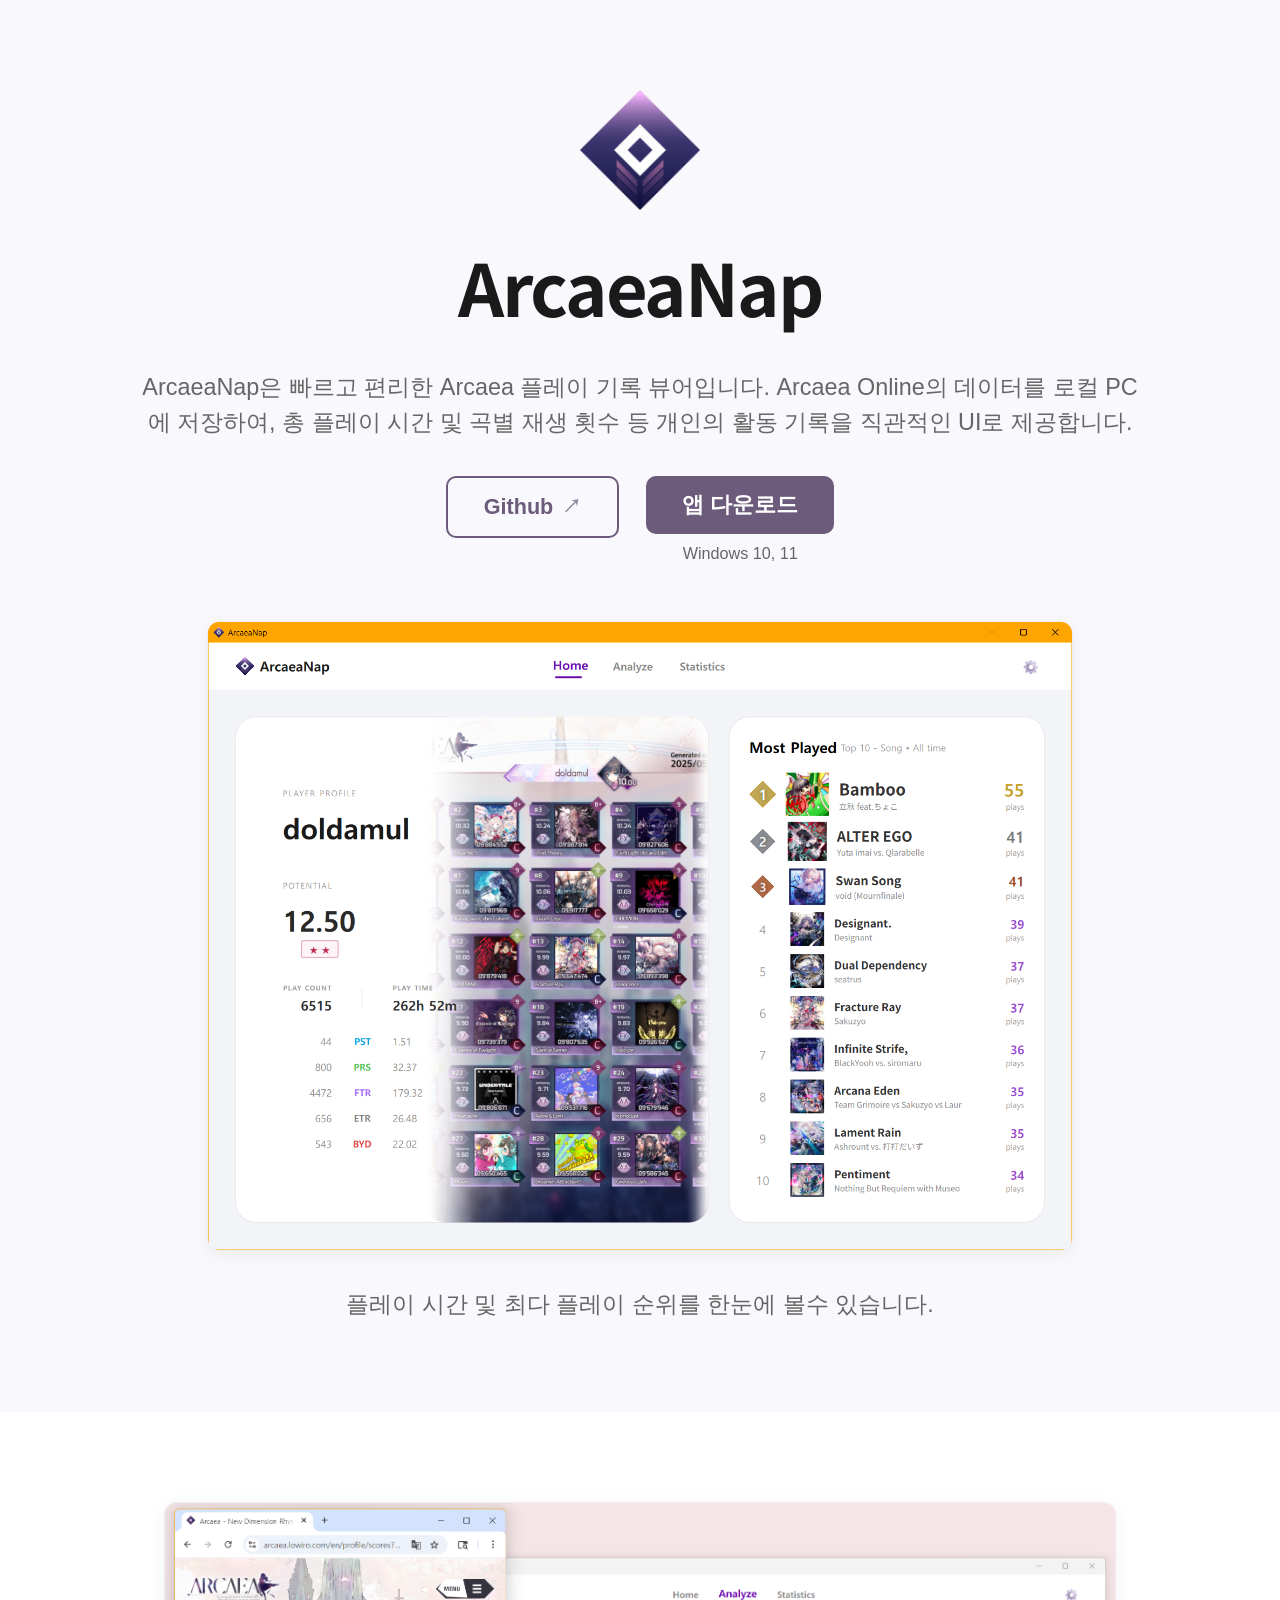
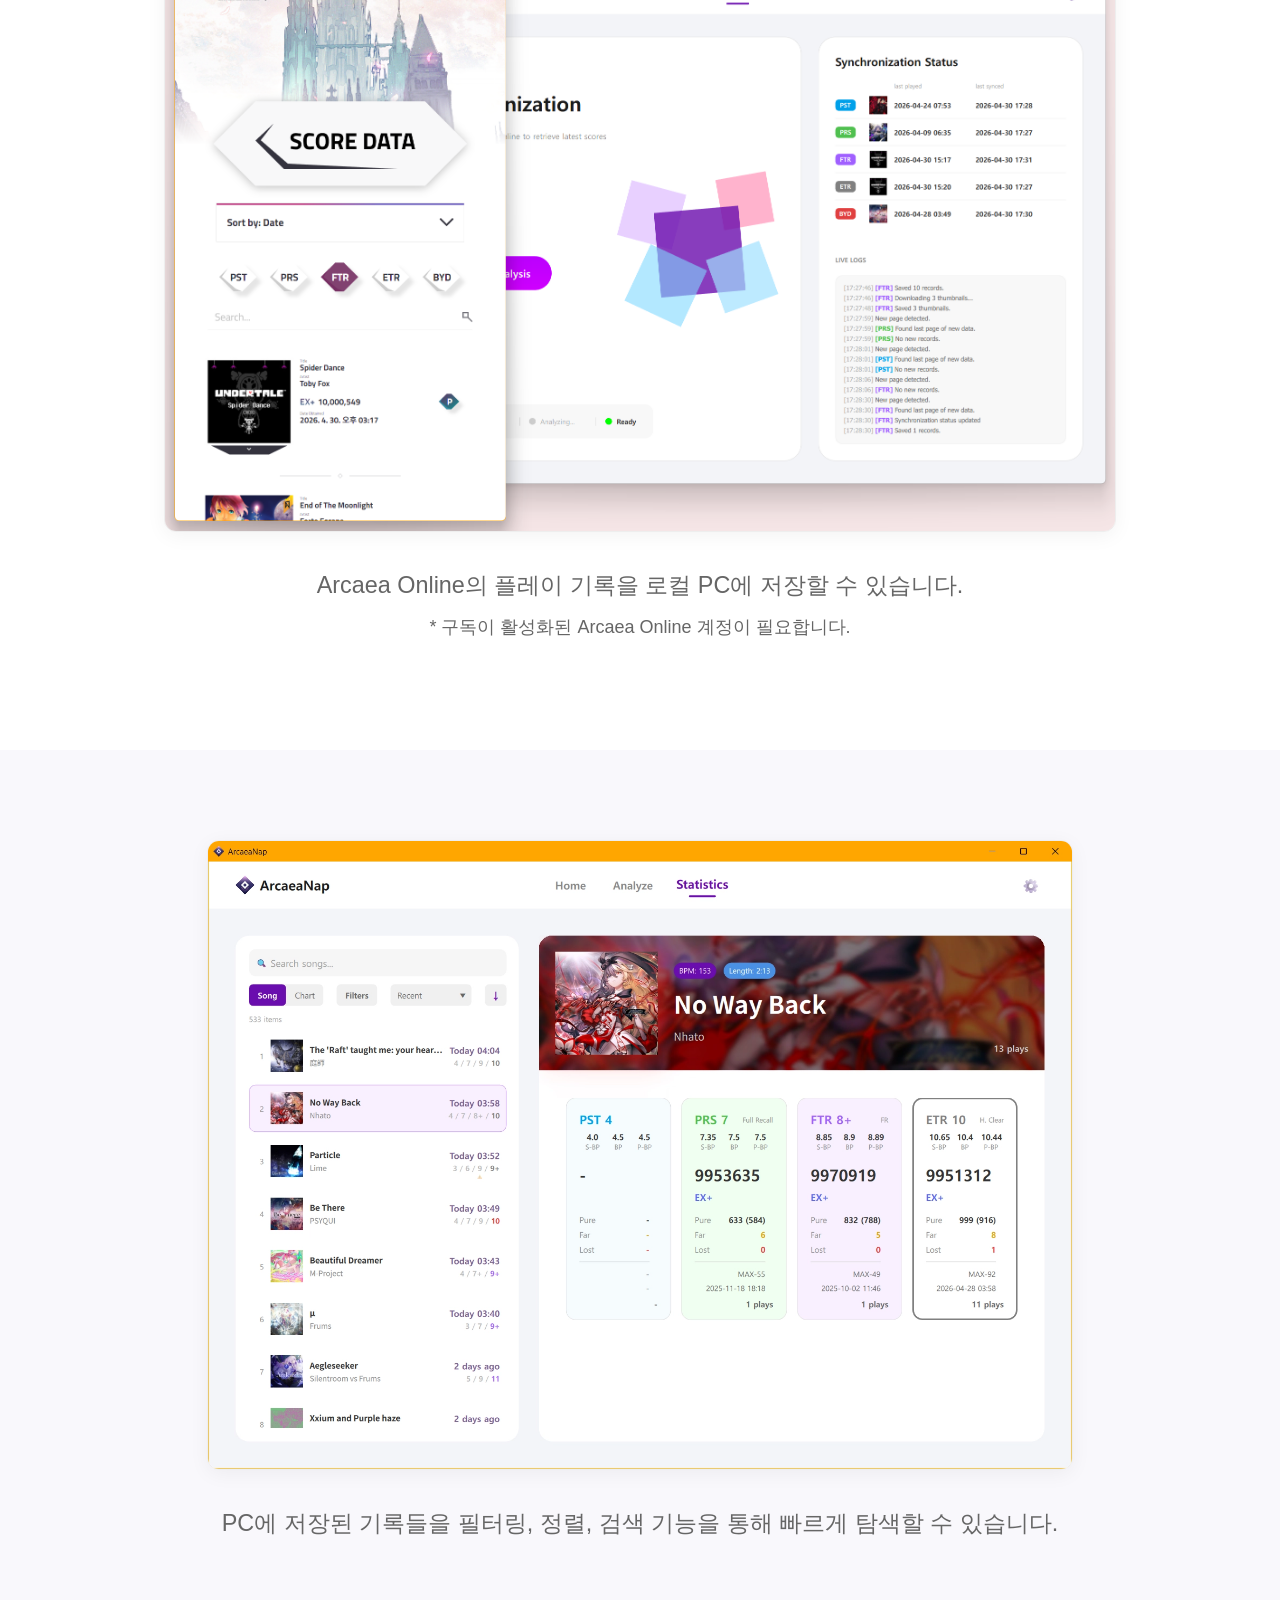
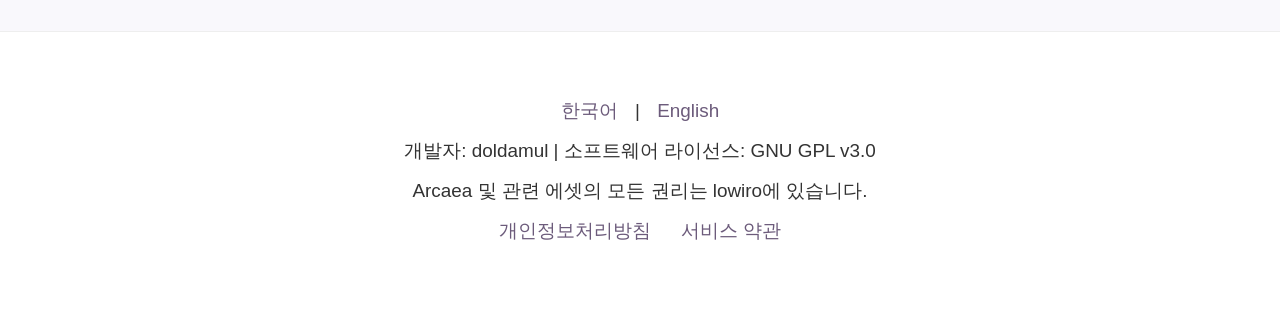
==== docs/ko/index.html @ 5eb1f925 "feat: add website - create website which will be hosted by github pages - add webpage of Privacy Pol" ====
<!doctype html>
<html lang="ko">
  <head>
    <meta charset="UTF-8" />
    <meta name="viewport" content="width=device-width, initial-scale=1.0" />
    <title>ArcaeaNap</title>
    <link rel="stylesheet" href="../assets/style.css" />
  </head>
  <body>
    <header class="sticky-header">
      <a href="../index.html" class="header-logo">
        <img src="../assets/logo.png" alt="ArcaeaNap Logo" />
        <span>ArcaeaNap</span>
      </a>
      <div class="header-actions">
        <a href="https://github.com/doldamul/ArcaeaNap" class="github-link"
          >Github <span class="icon-external">↗</span></a
        >
        <a
          href="https://github.com/doldamul/ArcaeaNap/releases"
          class="button primary"
          style="padding: 0.5rem 1rem; font-size: 0.9rem"
          >다운로드</a
        >
      </div>
    </header>

    <div class="scroll-container">
      <!-- Section 1: Hero & Intro -->
      <section id="hero" class="hero-section">
        <div class="hero-branding">
          <img src="../assets/logo.png" alt="ArcaeaNap Logo" />
          <h1>ArcaeaNap</h1>
        </div>
        <p class="description-text">
          ArcaeaNap은 빠르고 편리한 Arcaea 플레이 기록 뷰어입니다. Arcaea
          Online의 데이터를 로컬 PC에 저장하여, 총 플레이 시간 및 곡별 재생 횟수
          등 개인의 활동 기록을 직관적인 UI로 제공합니다.
        </p>
        <div class="cta-group">
          <a
            href="https://github.com/doldamul/ArcaeaNap"
            class="button secondary"
            style="padding: 1rem 2rem; font-size: 1.2rem"
          >
            Github <span class="icon-external">↗</span>
          </a>
          <div class="btn-wrapper">
            <a
              href="https://github.com/doldamul/ArcaeaNap/releases"
              class="button primary"
              style="padding: 1rem 2rem; font-size: 1.2rem"
              >앱 다운로드</a
            >
            <span class="subtext">Windows 10, 11</span>
          </div>
        </div>

        <!-- Integrated first image with caption in same section background -->
        <div class="screenshot-container" style="margin-top: 3rem">
          <img src="../assets/screenshots/1.png" alt="Home Tab Screenshot" />
        </div>
        <p class="description-text">
          플레이 시간 및 최다 플레이 순위를 한눈에 볼수 있습니다.
        </p>
      </section>

      <!-- Section 2: Sync & Analyze -->
      <section id="sync">
        <div class="screenshot-container">
          <img src="../assets/screenshots/2.png" alt="Analyze Tab Screenshot" />
        </div>
        <p class="description-text">
          Arcaea Online의 플레이 기록을 로컬 PC에 저장할 수 있습니다.
        </p>
        <p class="warning-text">
          * 구독이 활성화된 Arcaea Online 계정이 필요합니다.
        </p>
      </section>

      <!-- Section 3: Explorer & Stats -->
      <section id="explorer">
        <div class="screenshot-container">
          <img
            src="../assets/screenshots/3.png"
            alt="Statistics Tab Screenshot"
          />
        </div>
        <p class="description-text">
          PC에 저장된 기록들을 필터링, 정렬, 검색 기능을 통해 빠르게 탐색할 수
          있습니다.
        </p>
      </section>

      <!-- Section 4: Footer -->
      <footer id="footer">
        <div class="footer-links">
          <a href="../ko/index.html">한국어</a> |
          <a href="../index.html">English</a>
        </div>
        <p>개발자: doldamul | 소프트웨어 라이선스: GNU GPL v3.0</p>
        <p>Arcaea 및 관련 에셋의 모든 권리는 lowiro에 있습니다.</p>
        <div class="footer-links">
          <a href="privacy_policy.html">개인정보처리방침</a>
          <a href="terms_of_service.html">서비스 약관</a>
        </div>
      </footer>
    </div>
    <script src="../assets/main.js"></script>
  </body>
</html>
---- docs/assets/style.css ----
@import url('https://fonts.googleapis.com/css2?family=Noto+Sans+JP:wght@300;400;500;700&display=swap');

:root {
    --primary-color: #6C5B7B; /* App Purple */
    --primary-light: #8e7ea0;
    --text-color: #333;
    --text-title: #1A1A1A; /* App title color */
    --text-secondary: #666;
    --bg-light: #F9F8FC; /* Soft Lavender Grey */
    --bg-white: #FFFFFF;
    --bg-header: rgba(255, 255, 255, 0.8);
    --border-color: #EEEEEE;
    --title-font: 'Noto Sans JP', sans-serif;
}

* {
    box-sizing: border-box;
}

html, body {
    margin: 0;
    padding: 0;
    min-height: 100%;
    overflow: auto;
    font-family: -apple-system, BlinkMacSystemFont, "Segoe UI", Roboto, Helvetica, Arial, sans-serif;
    font-size: 18px;
    color: var(--text-color);
    line-height: 1.6;
}

.scroll-container {
    width: 100%;
    overflow-y: auto;
    scroll-behavior: smooth;
}

/* Sticky Header */
.sticky-header {
    position: fixed;
    top: 0;
    left: 0;
    width: 100%;
    height: 60px;
    z-index: 1000;
    background: var(--bg-header);
    backdrop-filter: blur(10px);
    -webkit-backdrop-filter: blur(10px);
    border-bottom: 1px solid var(--border-color);
    display: flex;
    align-items: center;
    justify-content: space-between;
    padding: 0 2rem;
    transform: translateY(-100%);
    transition: transform 0.3s ease-in-out;
}

.sticky-header.visible {
    transform: translateY(0);
}

.header-logo {
    display: flex;
    align-items: center;
    gap: 0.5rem;
    text-decoration: none;
    color: var(--text-title);
    font-weight: bold;
}

.header-logo img {
    width: 32px;
    height: 32px;
}

.header-actions {
    display: flex;
    align-items: center;
    gap: 1.2rem;
}

.header-actions .github-link {
    text-decoration: none;
    color: var(--text-secondary);
    font-size: 0.9rem;
    font-weight: 500;
    display: flex;
    align-items: center;
}

.header-actions .github-link:hover {
    color: var(--primary-color);
}

.header-actions .icon-external {
    margin-left: 0.3rem;
    font-size: 0.8em;
    opacity: 0.6;
}

section {
    min-height: 80vh;
    width: 100%;
    display: flex;
    flex-direction: column;
    align-items: center;
    justify-content: center;
    padding: 5rem 2rem; /* Slightly reduced padding */
    text-align: center;
}

section.hero-section {
    min-height: 100vh;
}

section.legal-section {
    min-height: auto;
    padding: 4rem 2rem;
    justify-content: flex-start;
}

section.legal-header {
    min-height: 40vh;
}

section:nth-child(odd) {
    background-color: var(--bg-light);
}

section:nth-child(even) {
    background-color: var(--bg-white);
}

.screenshot-container {
    max-width: 85%;
    max-height: 70vh;
    margin-bottom: 2rem;
}

.screenshot-container img {
    width: 100%;
    height: auto;
    max-height: 70vh;
    object-fit: contain;
    border: 1px solid var(--border-color);
    border-radius: 12px;
    background: white;
    box-shadow: 0 4px 20px rgba(0,0,0,0.05);
}

/* Hero Branding */
.hero-branding {
    display: flex;
    flex-direction: column;
    align-items: center;
    gap: 0.5rem;
    margin-bottom: 1.5rem; /* Reduced from 2rem */
}

.hero-branding img {
    width: 120px; /* Slightly reduced from 140px */
    height: 120px;
    margin-bottom: 0.5rem;
}

h1 {
    font-size: 2.8rem;
    margin: 0;
    font-family: var(--title-font);
    color: var(--text-title);
}

.hero-branding h1 {
    font-size: 4rem; /* Slightly reduced from 4.5rem for calmness */
    font-weight: 700; /* Match app bolding */
    letter-spacing: -0.03em; /* Tighter tracking for premium feel */
}

/* Reduced title size for legal pages */
section.legal-header .hero-branding h1 {
    font-size: 2.8rem;
}

section.legal-header .hero-branding img {
    width: 80px;
    height: 80px;
}

.description-text {
    max-width: 1000px; /* Increased width from 900px */
    font-size: 1.3rem; 
    line-height: 1.5;
    color: var(--text-secondary);
    margin: 0 auto;
}

.warning-text {
    font-size: 1rem;
    color: var(--text-secondary);
    margin-top: 10px;
}

/* CTA Buttons */
.cta-group {
    display: flex;
    gap: 1.5rem; /* Reduced gap from 2rem */
    justify-content: center;
    align-items: flex-start;
    margin-top: 2rem; /* Reduced from 3rem */
}

.btn-wrapper {
    display: flex;
    flex-direction: column;
    align-items: center;
    gap: 0.4rem; /* Reduced gap */
}

.button {
    display: inline-flex;
    align-items: center;
    justify-content: center;
    padding: 0.7rem 1.8rem; /* Reduced from 1rem 2.2rem */
    border-radius: 10px;
    font-weight: 700;
    transition: all 0.2s;
    text-decoration: none;
    line-height: 1;
    font-size: 1.05rem; /* Reduced from 1.15rem */
}

.button .icon-external {
    margin-left: 0.5rem;
    font-size: 0.9em;
    opacity: 0.7;
}

.subtext {
    font-size: 0.9rem;
    color: var(--text-secondary);
}

.button.primary {
    background: var(--primary-color);
    color: white;
}

.button.primary:hover {
    background: var(--primary-light);
}

.button.secondary {
    background: transparent;
    color: var(--primary-color);
    border: 2px solid var(--primary-color);
}

.button.secondary:hover {
    background: var(--bg-light);
}

footer {
    padding: 3rem 2rem; /* Reduced from 6rem */
    background: var(--bg-white);
    text-align: center;
    font-size: 1.05rem;
    border-top: 1px solid var(--border-color);
}

.footer-links {
  margin: 10px 0; /* Reduced from 15px */
}

footer p {
    margin: 0.5rem 0; /* Tighten paragraph spacing */
}

.footer-links a {
  margin: 0 12px;
  text-decoration: none;
  color: var(--primary-color);
}

.footer-links a:hover {
  text-decoration: underline;
}

.legal-container {
    max-width: 900px;
    margin: 0 auto;
    text-align: left;
    padding: 2rem;
    font-size: 1.2rem; 
    line-height: 1.9;
}

.legal-container h3 {
    font-size: 1.8rem;
    margin-top: 2.5rem;
}

.legal-container hr {
    border: 0;
    border-top: 1px solid var(--border-color);
    margin: 2rem 0;
}
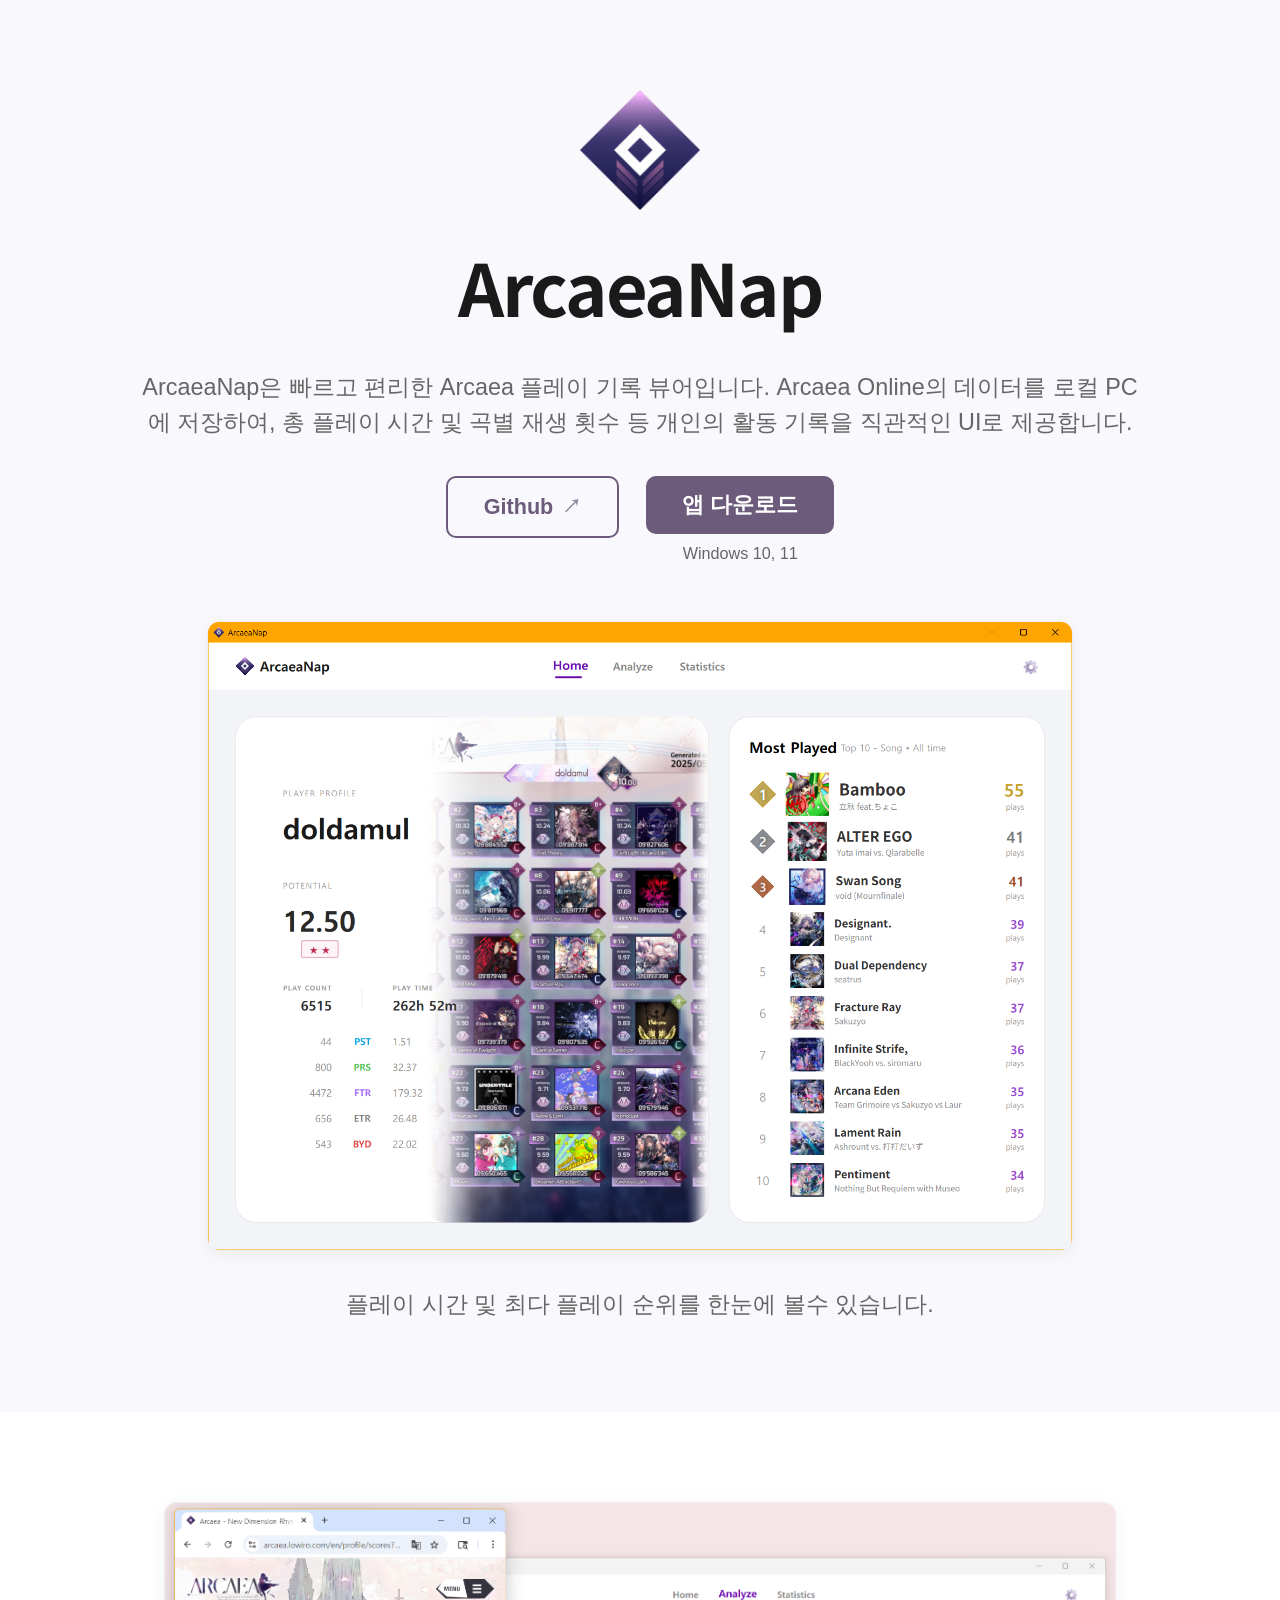
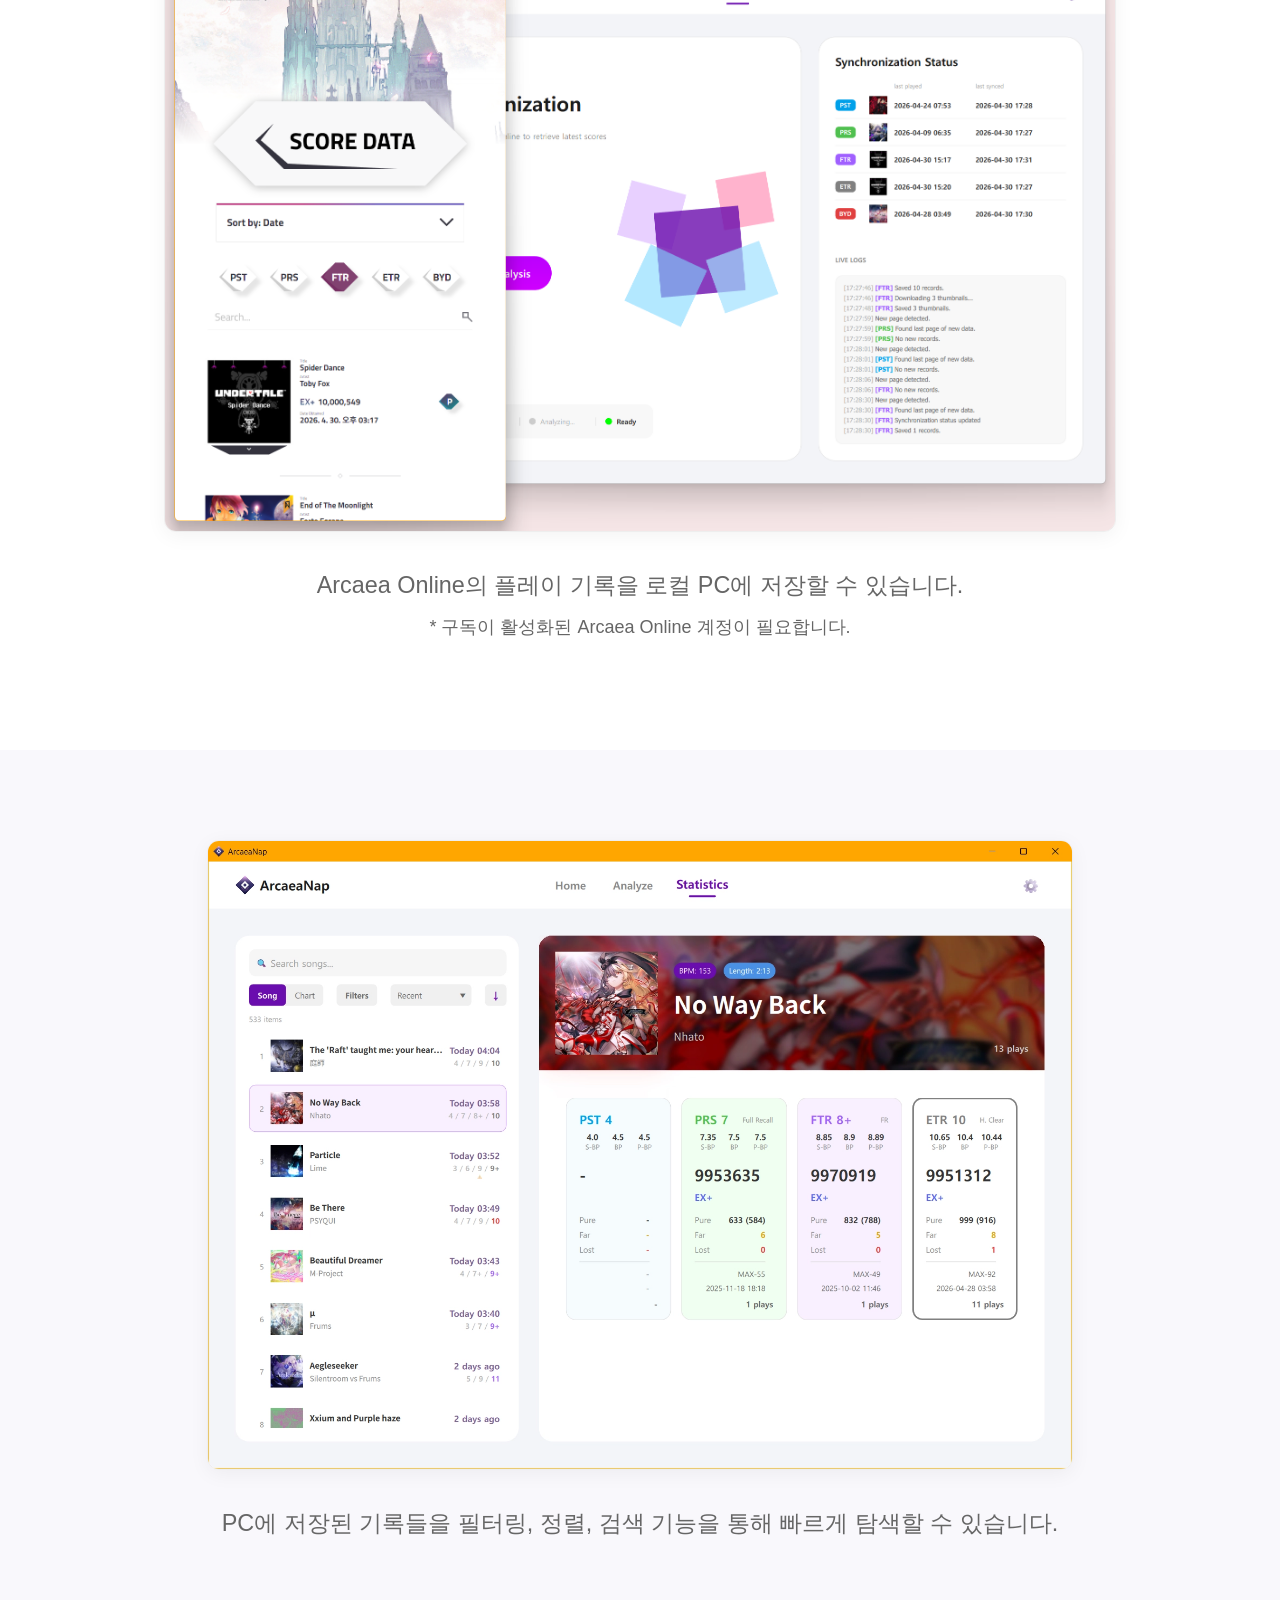
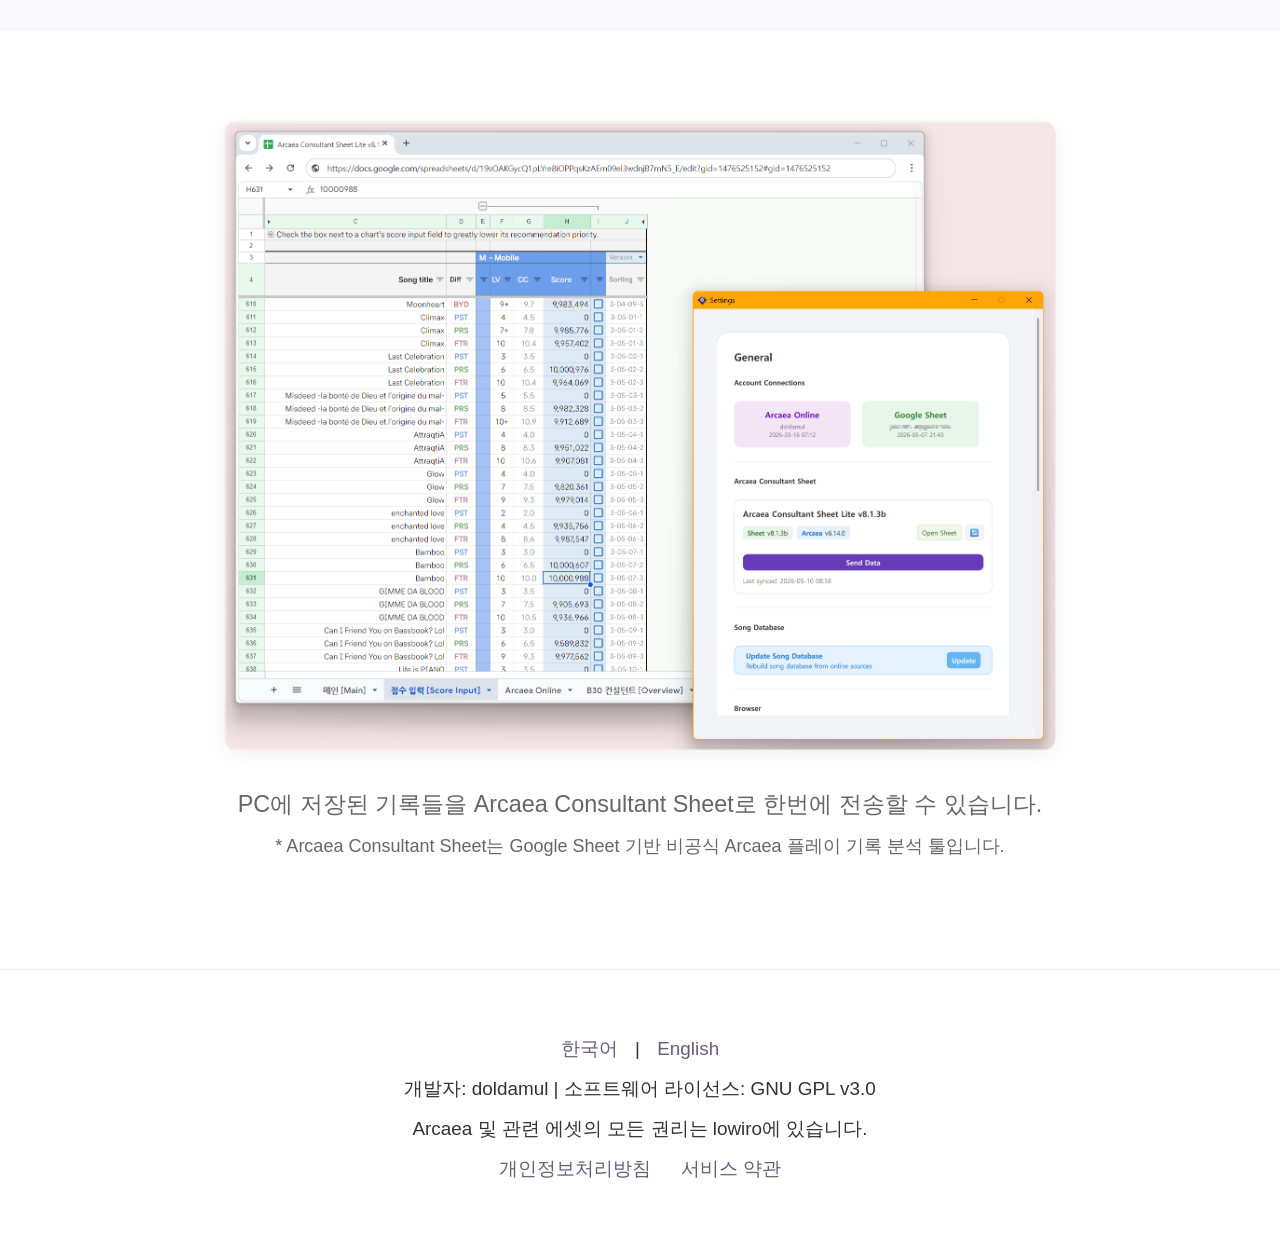
==== commit c8b75fbb: "website: add feature description for sending record to Arcaea Consultant Sheet" ====
--- a/docs/ko/index.html
+++ b/docs/ko/index.html
@@ -8,7 +8,7 @@
   </head>
   <body>
     <header class="sticky-header">
-      <a href="../index.html" class="header-logo">
+      <a href="../" class="header-logo">
         <img src="../assets/logo.png" alt="ArcaeaNap Logo" />
         <span>ArcaeaNap</span>
       </a>
@@ -92,17 +92,35 @@
         </p>
       </section>
 
-      <!-- Section 4: Footer -->
+      <!-- Section 4: Consultant Sheet -->
+      <section id="consultant-sheet">
+        <div class="screenshot-container">
+          <img
+            src="../assets/screenshots/4.png"
+            alt="Arcaea Consultant Sheet Sync Screenshot"
+          />
+        </div>
+        <p class="description-text">
+          PC에 저장된 기록들을 Arcaea Consultant Sheet로 한번에 전송할 수
+          있습니다.
+        </p>
+        <p class="warning-text">
+          * Arcaea Consultant Sheet는 Google Sheet 기반 비공식 Arcaea 플레이
+          기록 분석 툴입니다.
+        </p>
+      </section>
+
+      <!-- Section 5: Footer -->
       <footer id="footer">
         <div class="footer-links">
-          <a href="../ko/index.html">한국어</a> |
-          <a href="../index.html">English</a>
+          <a href="../ko/">한국어</a> |
+          <a href="../">English</a>
         </div>
         <p>개발자: doldamul | 소프트웨어 라이선스: GNU GPL v3.0</p>
         <p>Arcaea 및 관련 에셋의 모든 권리는 lowiro에 있습니다.</p>
         <div class="footer-links">
-          <a href="privacy_policy.html">개인정보처리방침</a>
-          <a href="terms_of_service.html">서비스 약관</a>
+          <a href="../ko/privacy_policy">개인정보처리방침</a>
+          <a href="../ko/terms_of_service">서비스 약관</a>
         </div>
       </footer>
     </div>
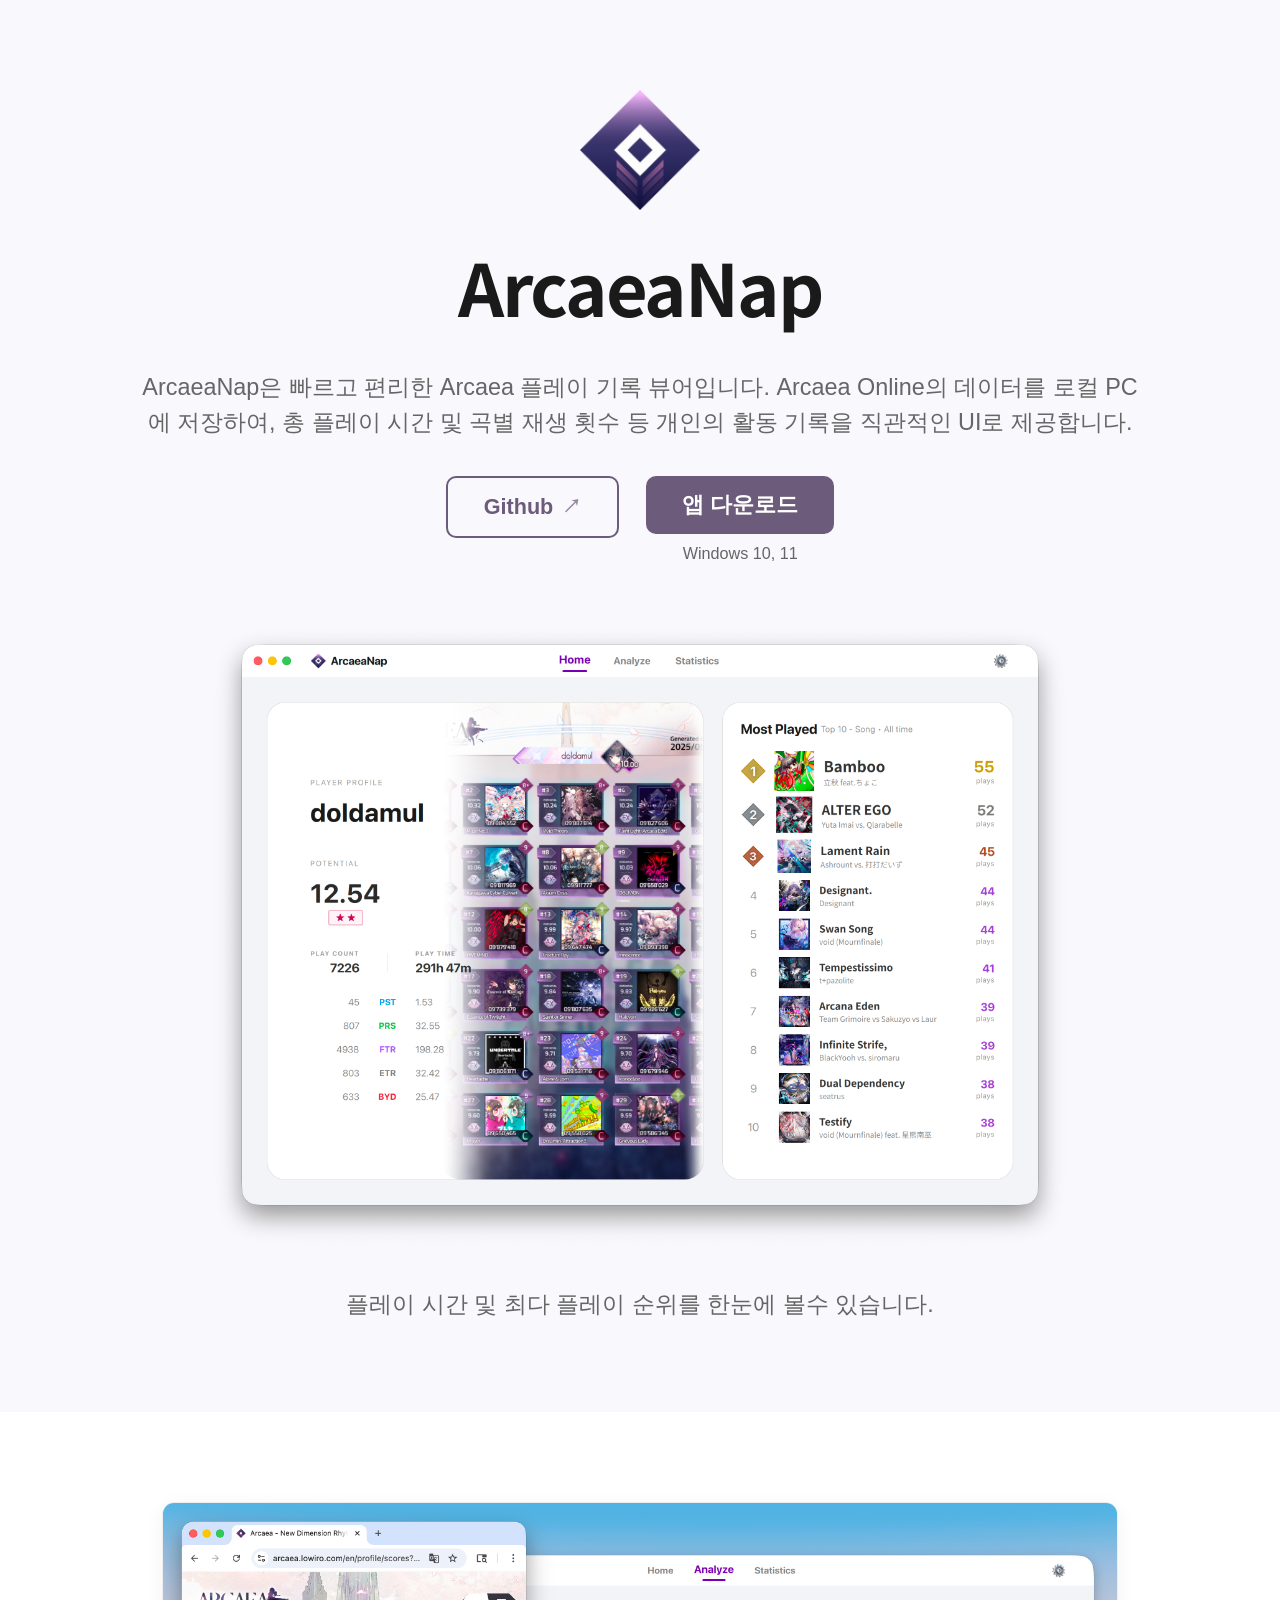
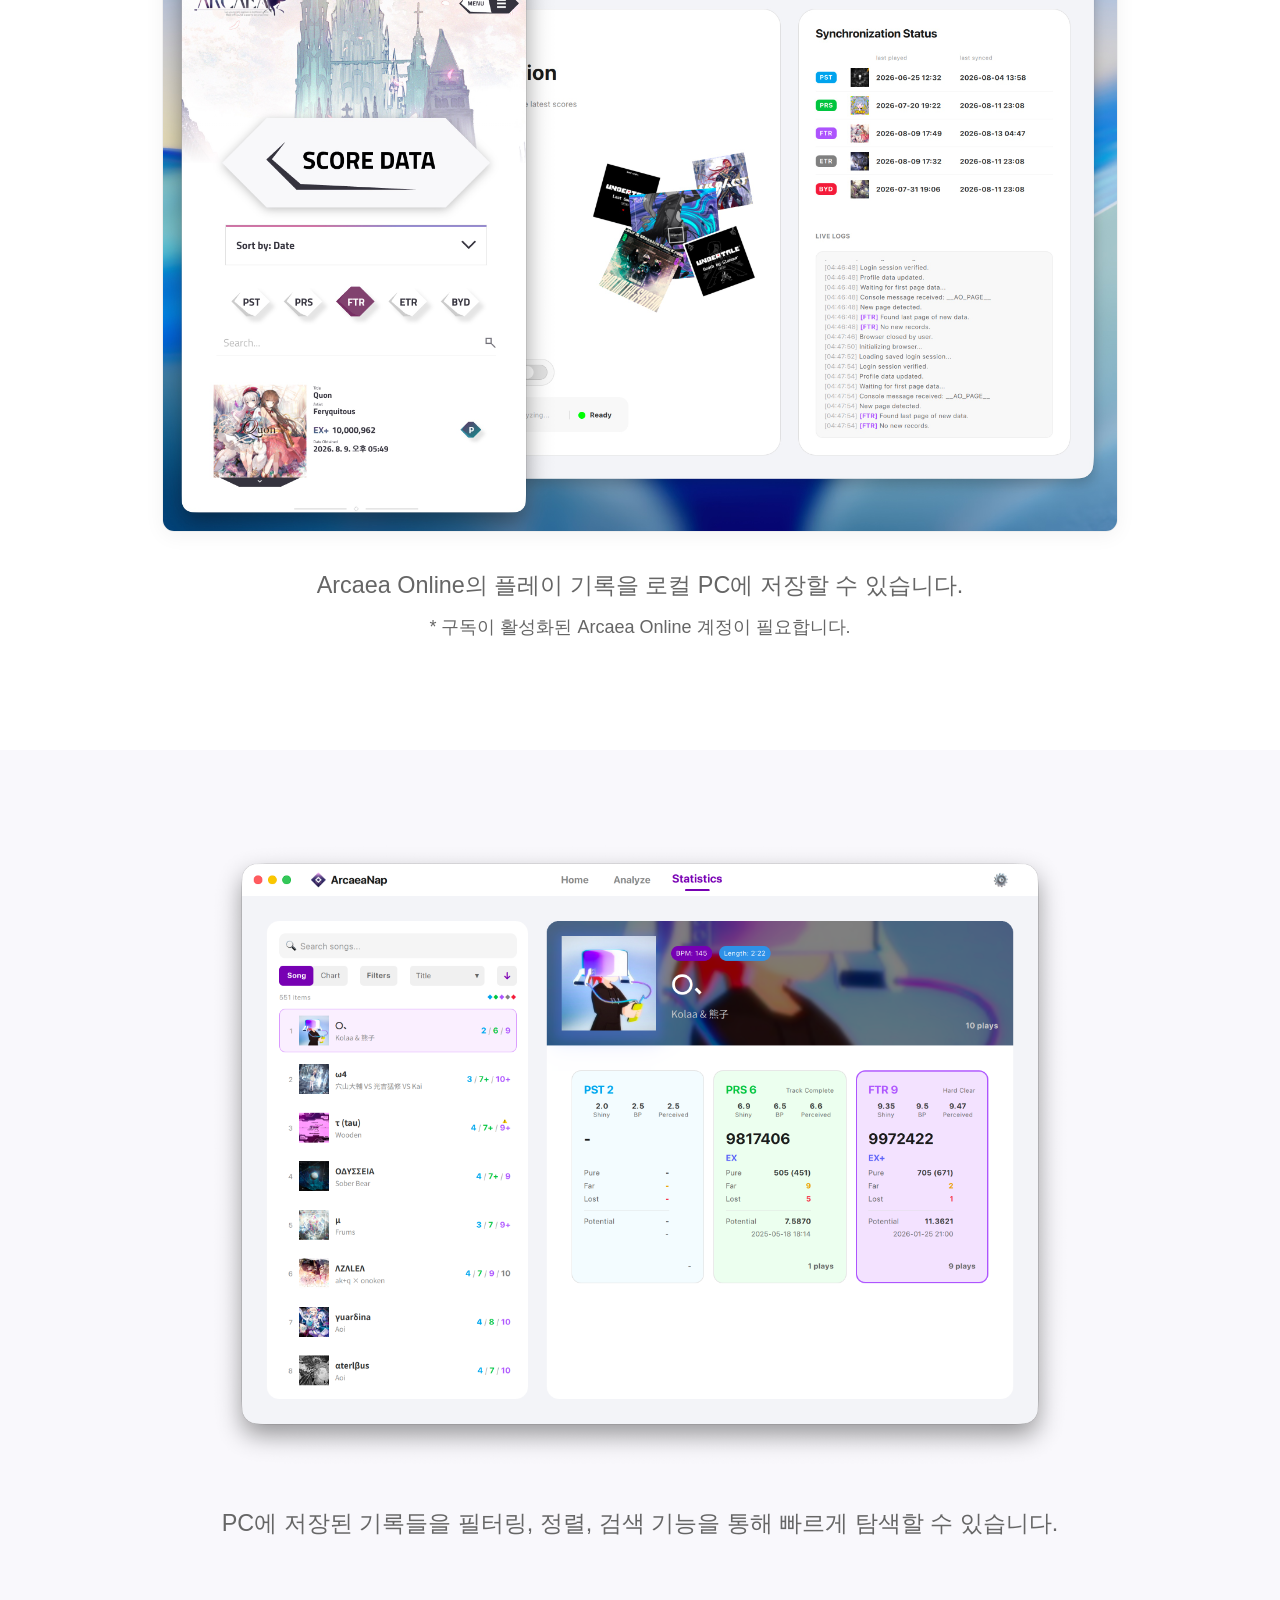
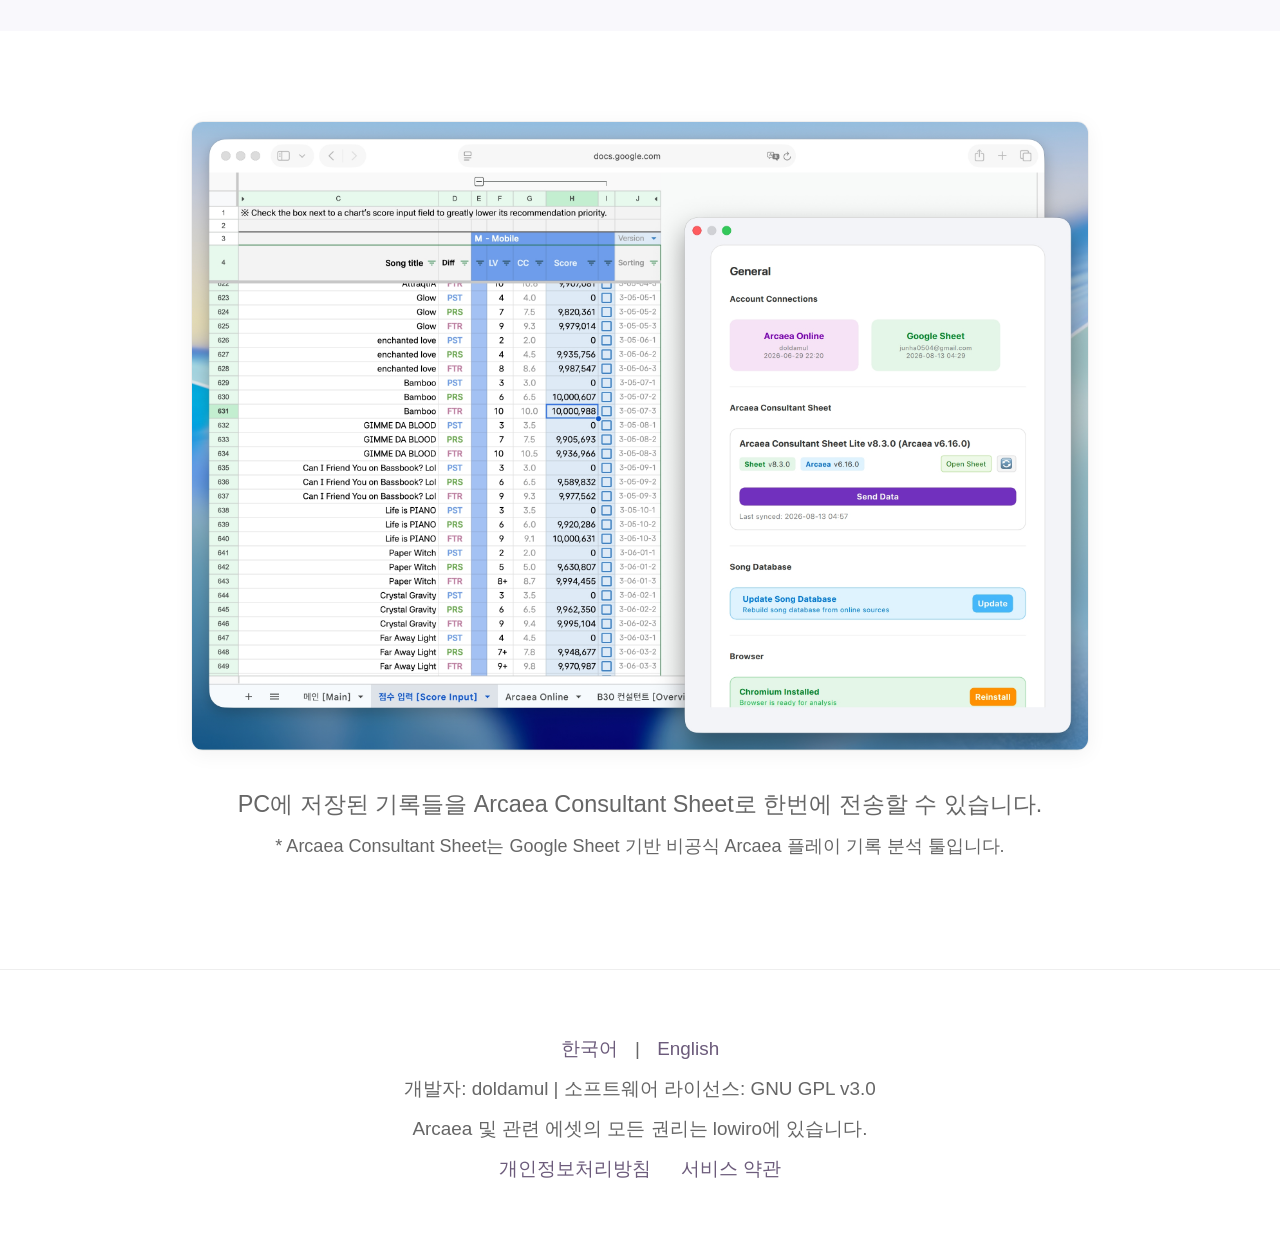
==== commit 6f7f5b2a: "website: dark mode with refined screenshot" ====
--- a/docs/ko/index.html
+++ b/docs/ko/index.html
@@ -22,6 +22,22 @@
           style="padding: 0.5rem 1rem; font-size: 0.9rem"
           >다운로드</a
         >
+        <button class="theme-toggle-btn" aria-label="Toggle theme" title="테마 변경">
+          <svg class="icon-sun" viewBox="0 0 24 24" fill="none" stroke="currentColor" stroke-width="2" stroke-linecap="round" stroke-linejoin="round">
+            <circle cx="12" cy="12" r="5"></circle>
+            <line x1="12" y1="1" x2="12" y2="3"></line>
+            <line x1="12" y1="21" x2="12" y2="23"></line>
+            <line x1="4.22" y1="4.22" x2="5.64" y2="5.64"></line>
+            <line x1="18.36" y1="18.36" x2="19.78" y2="19.78"></line>
+            <line x1="1" y1="12" x2="3" y2="12"></line>
+            <line x1="21" y1="12" x2="23" y2="12"></line>
+            <line x1="4.22" y1="19.78" x2="5.64" y2="18.36"></line>
+            <line x1="18.36" y1="5.64" x2="19.78" y2="4.22"></line>
+          </svg>
+          <svg class="icon-moon" viewBox="0 0 24 24" fill="none" stroke="currentColor" stroke-width="2" stroke-linecap="round" stroke-linejoin="round">
+            <path d="M21 12.79A9 9 0 1 1 11.21 3 7 7 0 0 0 21 12.79z"></path>
+          </svg>
+        </button>
       </div>
     </header>
 
@@ -57,8 +73,9 @@
         </div>
 
         <!-- Integrated first image with caption in same section background -->
-        <div class="screenshot-container" style="margin-top: 3rem">
-          <img src="../assets/screenshots/1.png" alt="Home Tab Screenshot" />
+        <div class="screenshot-container frameless" style="margin-top: 3rem">
+          <img src="../assets/screenshots/1_light.png" class="light-only" alt="Home Tab Screenshot (Light)" />
+          <img src="../assets/screenshots/1_dark.png" class="dark-only" alt="Home Tab Screenshot (Dark)" />
         </div>
         <p class="description-text">
           플레이 시간 및 최다 플레이 순위를 한눈에 볼수 있습니다.
@@ -68,7 +85,8 @@
       <!-- Section 2: Sync & Analyze -->
       <section id="sync">
         <div class="screenshot-container">
-          <img src="../assets/screenshots/2.png" alt="Analyze Tab Screenshot" />
+          <img src="../assets/screenshots/2_light.jpeg" class="light-only" alt="Analyze Tab Screenshot (Light)" />
+          <img src="../assets/screenshots/2_dark.jpeg" class="dark-only" alt="Analyze Tab Screenshot (Dark)" />
         </div>
         <p class="description-text">
           Arcaea Online의 플레이 기록을 로컬 PC에 저장할 수 있습니다.
@@ -80,11 +98,9 @@
 
       <!-- Section 3: Explorer & Stats -->
       <section id="explorer">
-        <div class="screenshot-container">
-          <img
-            src="../assets/screenshots/3.png"
-            alt="Statistics Tab Screenshot"
-          />
+        <div class="screenshot-container frameless">
+          <img src="../assets/screenshots/3_light.png" class="light-only" alt="Statistics Tab Screenshot (Light)" />
+          <img src="../assets/screenshots/3_dark.png" class="dark-only" alt="Statistics Tab Screenshot (Dark)" />
         </div>
         <p class="description-text">
           PC에 저장된 기록들을 필터링, 정렬, 검색 기능을 통해 빠르게 탐색할 수
@@ -95,10 +111,8 @@
       <!-- Section 4: Consultant Sheet -->
       <section id="consultant-sheet">
         <div class="screenshot-container">
-          <img
-            src="../assets/screenshots/4.png"
-            alt="Arcaea Consultant Sheet Sync Screenshot"
-          />
+          <img src="../assets/screenshots/4_light.jpg" class="light-only" alt="Arcaea Consultant Sheet Sync Screenshot (Light)" />
+          <img src="../assets/screenshots/4_dark.jpg" class="dark-only" alt="Arcaea Consultant Sheet Sync Screenshot (Dark)" />
         </div>
         <p class="description-text">
           PC에 저장된 기록들을 Arcaea Consultant Sheet로 한번에 전송할 수
--- a/docs/assets/style.css
+++ b/docs/assets/style.css
@@ -3,14 +3,32 @@
 :root {
     --primary-color: #6C5B7B; /* App Purple */
     --primary-light: #8e7ea0;
-    --text-color: #333;
+    --text-color: #333333;
     --text-title: #1A1A1A; /* App title color */
-    --text-secondary: #666;
+    --text-secondary: #666666;
     --bg-light: #F9F8FC; /* Soft Lavender Grey */
     --bg-white: #FFFFFF;
-    --bg-header: rgba(255, 255, 255, 0.8);
+    --bg-header: rgba(255, 255, 255, 0.85);
     --border-color: #EEEEEE;
+    --card-shadow: rgba(0, 0, 0, 0.05);
+    --toggle-bg: #EAE8EE;
+    --toggle-hover: #DDD9E4;
     --title-font: 'Noto Sans JP', sans-serif;
+}
+
+[data-theme="dark"] {
+    --primary-color: #B4A4C8; /* Vibrant light purple for high readability */
+    --primary-light: #C9BCE0;
+    --text-color: #E2E1E8;
+    --text-title: #F5F4F8;
+    --text-secondary: #A09DAA;
+    --bg-light: #15141A; /* Deep Dark Lavender Charcoal */
+    --bg-white: #1C1B24; /* Section Contrast Dark */
+    --bg-header: rgba(21, 20, 26, 0.85);
+    --border-color: #2D2A38;
+    --card-shadow: rgba(0, 0, 0, 0.35);
+    --toggle-bg: #2B2836;
+    --toggle-hover: #383546;
 }
 
 * {
@@ -25,7 +43,9 @@
     font-family: -apple-system, BlinkMacSystemFont, "Segoe UI", Roboto, Helvetica, Arial, sans-serif;
     font-size: 18px;
     color: var(--text-color);
+    background-color: var(--bg-white);
     line-height: 1.6;
+    transition: background-color 0.25s ease, color 0.25s ease;
 }
 
 .scroll-container {
@@ -51,7 +71,7 @@
     justify-content: space-between;
     padding: 0 2rem;
     transform: translateY(-100%);
-    transition: transform 0.3s ease-in-out;
+    transition: transform 0.3s ease-in-out, background 0.25s ease, border-color 0.25s ease;
 }
 
 .sticky-header.visible {
@@ -75,7 +95,7 @@
 .header-actions {
     display: flex;
     align-items: center;
-    gap: 1.2rem;
+    gap: 1rem;
 }
 
 .header-actions .github-link {
@@ -85,6 +105,7 @@
     font-weight: 500;
     display: flex;
     align-items: center;
+    transition: color 0.2s ease;
 }
 
 .header-actions .github-link:hover {
@@ -97,6 +118,53 @@
     opacity: 0.6;
 }
 
+/* Theme Toggle Button */
+.theme-toggle-btn {
+    background: var(--toggle-bg);
+    color: var(--text-title);
+    border: 1px solid var(--border-color);
+    border-radius: 50%;
+    width: 38px;
+    height: 38px;
+    display: flex;
+    align-items: center;
+    justify-content: center;
+    cursor: pointer;
+    transition: background 0.2s ease, border-color 0.2s ease, transform 0.2s ease;
+    padding: 0;
+    outline: none;
+}
+
+.theme-toggle-btn:hover {
+    background: var(--toggle-hover);
+    transform: scale(1.06);
+}
+
+.theme-toggle-btn svg {
+    width: 20px;
+    height: 20px;
+    transition: transform 0.3s ease;
+}
+
+.theme-toggle-btn:hover svg {
+    transform: rotate(15deg);
+}
+
+/* Toggle Icon Visibility */
+.theme-toggle-btn .icon-sun {
+    display: none;
+}
+.theme-toggle-btn .icon-moon {
+    display: block;
+}
+
+[data-theme="dark"] .theme-toggle-btn .icon-sun {
+    display: block;
+}
+[data-theme="dark"] .theme-toggle-btn .icon-moon {
+    display: none;
+}
+
 section {
     min-height: 80vh;
     width: 100%;
@@ -106,6 +174,7 @@
     justify-content: center;
     padding: 5rem 2rem; /* Slightly reduced padding */
     text-align: center;
+    transition: background-color 0.25s ease;
 }
 
 section.hero-section {
@@ -134,6 +203,11 @@
     max-width: 85%;
     max-height: 70vh;
     margin-bottom: 2rem;
+    transition: max-width 0.25s ease;
+}
+
+.screenshot-container.frameless {
+    max-width: 90%; /* Increased size for frameless PNGs */
 }
 
 .screenshot-container img {
@@ -143,8 +217,24 @@
     object-fit: contain;
     border: 1px solid var(--border-color);
     border-radius: 12px;
-    background: white;
-    box-shadow: 0 4px 20px rgba(0,0,0,0.05);
+    background: var(--bg-white);
+    box-shadow: 0 4px 20px var(--card-shadow);
+    transition: border-color 0.25s ease, background-color 0.25s ease, box-shadow 0.25s ease;
+}
+
+.screenshot-container.frameless img {
+    border: none;
+    border-radius: 0;
+    background: transparent;
+    box-shadow: none;
+}
+
+/* Dual Screenshot Image Switching (Preloaded, Instant) */
+html:not([data-theme="dark"]) .dark-only {
+    display: none !important;
+}
+html[data-theme="dark"] .light-only {
+    display: none !important;
 }
 
 /* Hero Branding */
@@ -153,11 +243,11 @@
     flex-direction: column;
     align-items: center;
     gap: 0.5rem;
-    margin-bottom: 1.5rem; /* Reduced from 2rem */
+    margin-bottom: 1.5rem;
 }
 
 .hero-branding img {
-    width: 120px; /* Slightly reduced from 140px */
+    width: 120px;
     height: 120px;
     margin-bottom: 0.5rem;
 }
@@ -167,12 +257,13 @@
     margin: 0;
     font-family: var(--title-font);
     color: var(--text-title);
+    transition: color 0.25s ease;
 }
 
 .hero-branding h1 {
-    font-size: 4rem; /* Slightly reduced from 4.5rem for calmness */
-    font-weight: 700; /* Match app bolding */
-    letter-spacing: -0.03em; /* Tighter tracking for premium feel */
+    font-size: 4rem;
+    font-weight: 700;
+    letter-spacing: -0.03em;
 }
 
 /* Reduced title size for legal pages */
@@ -186,46 +277,48 @@
 }
 
 .description-text {
-    max-width: 1000px; /* Increased width from 900px */
+    max-width: 1000px;
     font-size: 1.3rem; 
     line-height: 1.5;
     color: var(--text-secondary);
     margin: 0 auto;
+    transition: color 0.25s ease;
 }
 
 .warning-text {
     font-size: 1rem;
     color: var(--text-secondary);
     margin-top: 10px;
+    transition: color 0.25s ease;
 }
 
 /* CTA Buttons */
 .cta-group {
     display: flex;
-    gap: 1.5rem; /* Reduced gap from 2rem */
+    gap: 1.5rem;
     justify-content: center;
     align-items: flex-start;
-    margin-top: 2rem; /* Reduced from 3rem */
+    margin-top: 2rem;
 }
 
 .btn-wrapper {
     display: flex;
     flex-direction: column;
     align-items: center;
-    gap: 0.4rem; /* Reduced gap */
+    gap: 0.4rem;
 }
 
 .button {
     display: inline-flex;
     align-items: center;
     justify-content: center;
-    padding: 0.7rem 1.8rem; /* Reduced from 1rem 2.2rem */
+    padding: 0.7rem 1.8rem;
     border-radius: 10px;
     font-weight: 700;
-    transition: all 0.2s;
+    transition: all 0.2s ease;
     text-decoration: none;
     line-height: 1;
-    font-size: 1.05rem; /* Reduced from 1.15rem */
+    font-size: 1.05rem;
 }
 
 .button .icon-external {
@@ -237,11 +330,12 @@
 .subtext {
     font-size: 0.9rem;
     color: var(--text-secondary);
+    transition: color 0.25s ease;
 }
 
 .button.primary {
     background: var(--primary-color);
-    color: white;
+    color: #FFFFFF;
 }
 
 .button.primary:hover {
@@ -255,29 +349,32 @@
 }
 
 .button.secondary:hover {
-    background: var(--bg-light);
+    background: var(--toggle-bg);
 }
 
 footer {
-    padding: 3rem 2rem; /* Reduced from 6rem */
+    padding: 3rem 2rem;
     background: var(--bg-white);
     text-align: center;
     font-size: 1.05rem;
     border-top: 1px solid var(--border-color);
+    color: var(--text-secondary);
+    transition: background-color 0.25s ease, border-color 0.25s ease, color 0.25s ease;
 }
 
 .footer-links {
-  margin: 10px 0; /* Reduced from 15px */
+  margin: 10px 0;
 }
 
 footer p {
-    margin: 0.5rem 0; /* Tighten paragraph spacing */
+    margin: 0.5rem 0;
 }
 
 .footer-links a {
   margin: 0 12px;
   text-decoration: none;
   color: var(--primary-color);
+  transition: color 0.2s ease;
 }
 
 .footer-links a:hover {
@@ -291,15 +388,21 @@
     padding: 2rem;
     font-size: 1.2rem; 
     line-height: 1.9;
+    color: var(--text-color);
+    transition: color 0.25s ease;
 }
 
 .legal-container h3 {
     font-size: 1.8rem;
     margin-top: 2.5rem;
+    color: var(--text-title);
+    transition: color 0.25s ease;
 }
 
 .legal-container hr {
     border: 0;
     border-top: 1px solid var(--border-color);
     margin: 2rem 0;
-}
+    transition: border-color 0.25s ease;
+}
+
